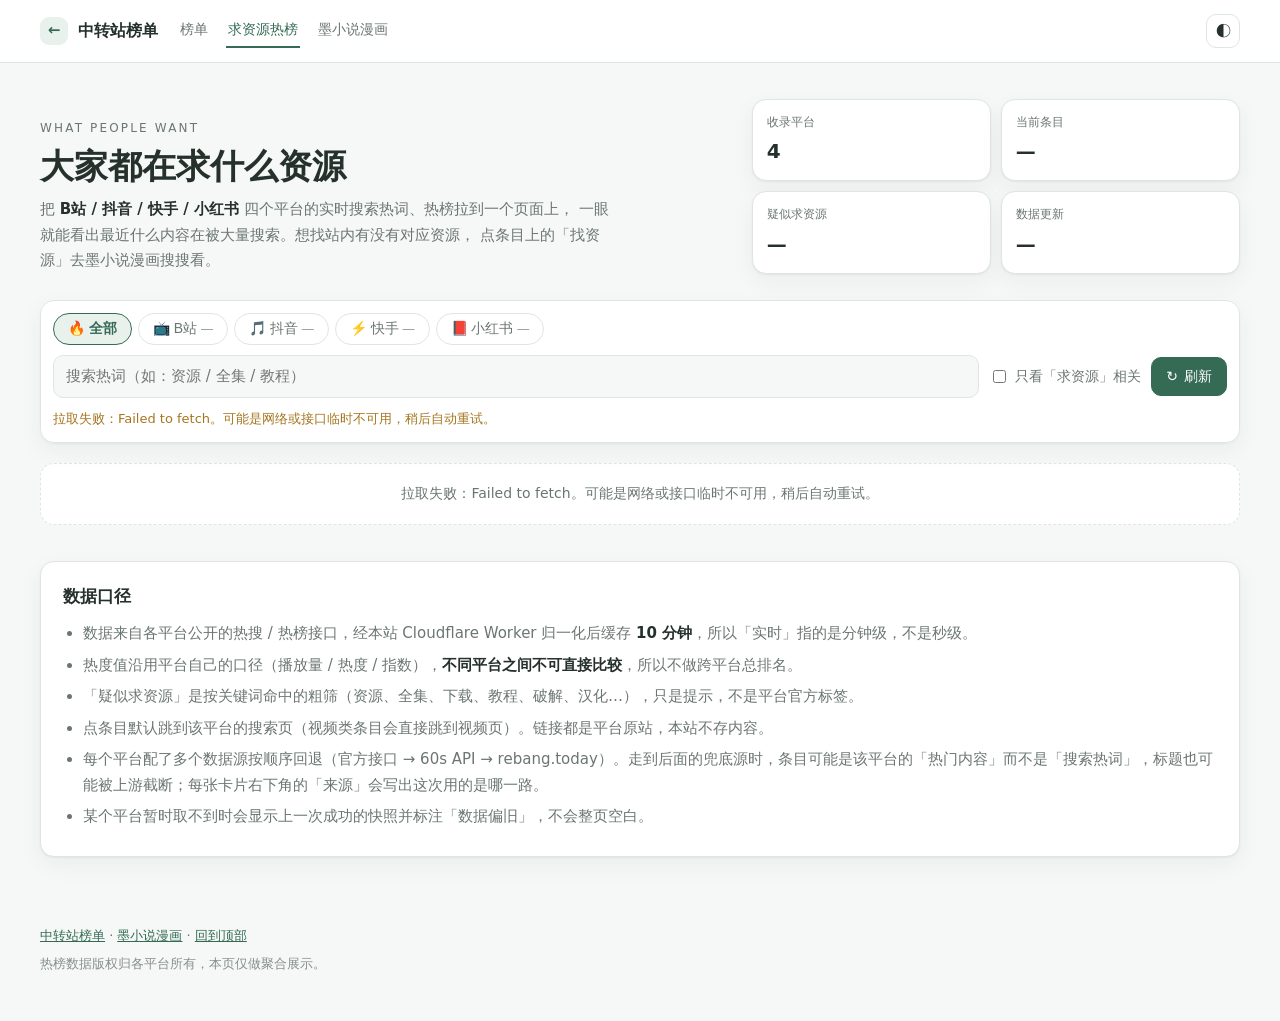
==== qiu/index.html @ 1872887f "feat(qiu): 新增 /qiu 求资源热榜子页面（B站/抖音/快手/小红书实时热词） - 新子页面 qiu/：四个平台热搜/热榜聚合一屏查看，带平台 tab、关键词筛选、   「疑似求资源」粗筛" ====
<!doctype html>
<html lang="zh-CN">
  <head>
    <meta charset="UTF-8" />
    <meta name="viewport" content="width=device-width, initial-scale=1.0" />
    <meta name="robots" content="index,follow,max-image-preview:large" />
    <meta
      name="description"
      content="求资源热榜：实时聚合 B站、抖音、快手、小红书的搜索热词与热榜，看看大家在找什么资源。数据每 10 分钟刷新一次。"
    />
    <title>求资源热榜 · B站 / 抖音 / 快手 / 小红书</title>
    <script src="../config.js?v=20261026a"></script>
    <link rel="stylesheet" href="styles.css?v=20261026a" />
    <script src="app.js?v=20261026a" defer></script>
  </head>
  <body>
    <a class="skip-link" href="#boards">跳到热榜内容</a>

    <header class="site-header" id="top">
      <a class="brand" href="../" aria-label="返回中转站榜单">
        <span class="brand-mark" aria-hidden="true">←</span>
        <span>中转站榜单</span>
      </a>
      <nav class="site-nav" aria-label="页面导航">
        <a href="../">榜单</a>
        <a href="./" aria-current="page">求资源热榜</a>
        <a href="https://xrzka.github.io/mo/">墨小说漫画</a>
      </nav>
      <div class="header-actions">
        <button type="button" class="theme-toggle" data-theme-toggle aria-pressed="false">
          <span aria-hidden="true">◐</span>
          <span class="visually-hidden">切换深浅色主题</span>
        </button>
      </div>
    </header>

    <main>
      <section class="intro" aria-labelledby="page-title">
        <div class="intro-copy">
          <p class="eyebrow">WHAT PEOPLE WANT</p>
          <h1 id="page-title">大家都在求什么资源</h1>
          <p class="intro-text">
            把 <strong>B站 / 抖音 / 快手 / 小红书</strong> 四个平台的实时搜索热词、热榜拉到一个页面上，
            一眼就能看出最近什么内容在被大量搜索。想找站内有没有对应资源，
            点条目上的「找资源」去墨小说漫画搜搜看。
          </p>
        </div>
        <dl class="summary-grid" aria-label="数据概览">
          <div class="summary-cell">
            <dt>收录平台</dt>
            <dd data-summary="platforms">4</dd>
          </div>
          <div class="summary-cell">
            <dt>当前条目</dt>
            <dd data-summary="items">—</dd>
          </div>
          <div class="summary-cell">
            <dt>疑似求资源</dt>
            <dd data-summary="wanted">—</dd>
          </div>
          <div class="summary-cell">
            <dt>数据更新</dt>
            <dd data-summary="fresh">—</dd>
          </div>
        </dl>
      </section>

      <section class="controls" aria-label="筛选与刷新">
        <div class="tabs" role="tablist" aria-label="平台切换" data-tabs></div>

        <div class="control-row">
          <label class="search-field">
            <span class="visually-hidden">搜索关键词</span>
            <input
              type="search"
              id="q"
              placeholder="搜索热词（如：资源 / 全集 / 教程）"
              autocomplete="off"
            />
          </label>

          <label class="switch-field">
            <input type="checkbox" data-want-only />
            <span>只看「求资源」相关</span>
          </label>

          <button type="button" class="refresh-btn" data-refresh>
            <span aria-hidden="true">↻</span>
            <span>刷新</span>
          </button>

          <p class="status" data-status role="status" aria-live="polite"></p>
        </div>
      </section>

      <section class="boards" id="boards" aria-label="热榜列表" data-boards aria-busy="true">
        <p class="placeholder" data-placeholder>正在拉取四个平台的实时热榜…</p>
      </section>

      <section class="about" id="about" aria-labelledby="about-title">
        <h2 id="about-title">数据口径</h2>
        <ul>
          <li>数据来自各平台公开的热搜 / 热榜接口，经本站 Cloudflare Worker 归一化后缓存 <strong>10 分钟</strong>，所以「实时」指的是分钟级，不是秒级。</li>
          <li>热度值沿用平台自己的口径（播放量 / 热度 / 指数），<strong>不同平台之间不可直接比较</strong>，所以不做跨平台总排名。</li>
          <li>「疑似求资源」是按关键词命中的粗筛（资源、全集、下载、教程、破解、汉化…），只是提示，不是平台官方标签。</li>
          <li>点条目默认跳到该平台的搜索页（视频类条目会直接跳到视频页）。链接都是平台原站，本站不存内容。</li>
          <li>每个平台配了多个数据源按顺序回退（官方接口 → 60s API → rebang.today）。走到后面的兜底源时，条目可能是该平台的「热门内容」而不是「搜索热词」，标题也可能被上游截断；每张卡片右下角的「来源」会写出这次用的是哪一路。</li>
          <li>某个平台暂时取不到时会显示上一次成功的快照并标注「数据偏旧」，不会整页空白。</li>
        </ul>
      </section>
    </main>

    <footer class="site-footer">
      <p>
        <a href="../">中转站榜单</a> ·
        <a href="https://xrzka.github.io/mo/">墨小说漫画</a> ·
        <a href="#top">回到顶部</a>
      </p>
      <p class="muted">热榜数据版权归各平台所有，本页仅做聚合展示。</p>
    </footer>
  </body>
</html>
---- qiu/styles.css ----
/* 求资源热榜（/qiu/）—— 沿用第一站的配色与深浅色变量，单独一份样式表，
   不引 styles.css 是为了不和榜单页的选择器互相影响。 */

:root {
  --bg: #f6f8f7;
  --bg-elevated: #ffffff;
  --bg-soft: #eef3f0;
  --text: #26312c;
  --text-muted: #6b7671;
  --border: #dfe5e2;
  --accent: #356b55;
  --accent-soft: #e8f1ec;
  --hot: #c2532f;
  --hot-soft: #fdeee7;
  --warn: #a5761f;
  --warn-soft: #fdf3dd;
  --radius: 14px;
  --shadow: 0 1px 2px rgba(20, 40, 30, 0.06), 0 8px 24px rgba(20, 40, 30, 0.05);
}

[data-theme="dark"] {
  --bg: #151a18;
  --bg-elevated: #1e2523;
  --bg-soft: #262e2b;
  --text: #e6ece9;
  --text-muted: #94a09b;
  --border: #303a36;
  --accent: #6cc39c;
  --accent-soft: #24322c;
  --hot: #f0916a;
  --hot-soft: #35262252;
  --warn: #e2b95f;
  --warn-soft: #352d1c;
  --shadow: 0 1px 2px rgba(0, 0, 0, 0.3), 0 8px 24px rgba(0, 0, 0, 0.25);
}

* { box-sizing: border-box; }

body {
  margin: 0;
  background: var(--bg);
  color: var(--text);
  font: 15px/1.7 system-ui, -apple-system, "Segoe UI", "Microsoft YaHei", sans-serif;
  -webkit-font-smoothing: antialiased;
}

a { color: var(--accent); }

.visually-hidden {
  position: absolute;
  width: 1px; height: 1px;
  margin: -1px; padding: 0;
  overflow: hidden;
  clip: rect(0 0 0 0);
  white-space: nowrap;
  border: 0;
}

.skip-link {
  position: absolute;
  left: -9999px;
  top: 0;
  padding: 10px 16px;
  background: var(--accent);
  color: #fff;
  z-index: 100;
}
.skip-link:focus { left: 8px; top: 8px; }
:focus-visible { outline: 2px solid var(--accent); outline-offset: 2px; }

/* ---------- header ---------- */
.site-header {
  position: sticky;
  top: 0;
  z-index: 20;
  display: flex;
  align-items: center;
  gap: 20px;
  padding: 14px clamp(16px, 4vw, 40px);
  background: color-mix(in srgb, var(--bg-elevated) 88%, transparent);
  backdrop-filter: blur(10px);
  border-bottom: 1px solid var(--border);
}

.brand {
  display: inline-flex;
  align-items: center;
  gap: 10px;
  font-weight: 650;
  font-size: 16px;
  color: var(--text);
  text-decoration: none;
}
.brand-mark {
  display: inline-flex;
  align-items: center;
  justify-content: center;
  width: 28px; height: 28px;
  border-radius: 9px;
  background: var(--accent-soft);
  color: var(--accent);
  font-size: 15px;
}
.site-nav {
  display: flex;
  gap: 16px;
  margin-right: auto;
  font-size: 14px;
}
.site-nav a {
  color: var(--text-muted);
  text-decoration: none;
  padding: 4px 2px;
  border-bottom: 2px solid transparent;
}
.site-nav a:hover { color: var(--text); }
.site-nav a[aria-current="page"] {
  color: var(--accent);
  border-bottom-color: var(--accent);
}
.header-actions { display: flex; gap: 8px; }
.theme-toggle {
  appearance: none;
  border: 1px solid var(--border);
  background: var(--bg-elevated);
  color: var(--text);
  width: 34px; height: 34px;
  border-radius: 10px;
  cursor: pointer;
  font-size: 15px;
}
.theme-toggle:hover { border-color: var(--accent); }

/* ---------- intro ---------- */
main { padding: 0 clamp(16px, 4vw, 40px) 48px; }

.intro {
  display: grid;
  grid-template-columns: minmax(0, 1.4fr) minmax(0, 1fr);
  gap: 28px;
  align-items: end;
  padding: 36px 0 26px;
}
.eyebrow {
  margin: 0 0 6px;
  font-size: 12px;
  letter-spacing: 0.18em;
  color: var(--text-muted);
}
.intro h1 {
  margin: 0 0 10px;
  font-size: clamp(24px, 4vw, 34px);
  line-height: 1.25;
}
.intro-text {
  margin: 0;
  color: var(--text-muted);
  max-width: 60ch;
}
.intro-text strong { color: var(--text); }

.summary-grid {
  display: grid;
  grid-template-columns: repeat(2, minmax(0, 1fr));
  gap: 10px;
  margin: 0;
}
.summary-cell {
  background: var(--bg-elevated);
  border: 1px solid var(--border);
  border-radius: var(--radius);
  padding: 12px 14px;
  box-shadow: var(--shadow);
}
.summary-cell dt { font-size: 12px; color: var(--text-muted); }
.summary-cell dd {
  margin: 2px 0 0;
  font-size: 20px;
  font-weight: 650;
  font-variant-numeric: tabular-nums;
}

/* ---------- controls ---------- */
.controls {
  position: sticky;
  top: 62px;
  z-index: 15;
  margin-bottom: 20px;
  padding: 12px;
  background: color-mix(in srgb, var(--bg-elevated) 92%, transparent);
  backdrop-filter: blur(8px);
  border: 1px solid var(--border);
  border-radius: var(--radius);
  box-shadow: var(--shadow);
}

.tabs {
  display: flex;
  flex-wrap: wrap;
  gap: 6px;
  margin-bottom: 10px;
}
.tab-btn {
  appearance: none;
  border: 1px solid var(--border);
  background: var(--bg-elevated);
  color: var(--text-muted);
  border-radius: 999px;
  padding: 6px 14px;
  font-size: 14px;
  cursor: pointer;
}
.tab-btn:hover { color: var(--text); border-color: var(--accent); }
.tab-btn[aria-selected="true"] {
  background: var(--accent-soft);
  border-color: var(--accent);
  color: var(--accent);
  font-weight: 600;
}
.tab-count {
  font-size: 12px;
  opacity: 0.75;
  font-variant-numeric: tabular-nums;
}

.control-row {
  display: flex;
  flex-wrap: wrap;
  align-items: center;
  gap: 10px;
}
.search-field { flex: 1 1 260px; }
.search-field input {
  width: 100%;
  padding: 8px 12px;
  border: 1px solid var(--border);
  border-radius: 10px;
  background: var(--bg);
  color: var(--text);
  font: inherit;
}
.switch-field {
  display: inline-flex;
  align-items: center;
  gap: 6px;
  font-size: 14px;
  color: var(--text-muted);
  cursor: pointer;
  white-space: nowrap;
}
.switch-field input { accent-color: var(--accent); }
.refresh-btn {
  appearance: none;
  display: inline-flex;
  align-items: center;
  gap: 6px;
  border: 1px solid var(--accent);
  background: var(--accent);
  color: #fff;
  border-radius: 10px;
  padding: 7px 14px;
  font: inherit;
  font-size: 14px;
  cursor: pointer;
}
.refresh-btn[disabled] { opacity: 0.6; cursor: progress; }
.status {
  margin: 0;
  flex: 1 1 100%;
  font-size: 13px;
  color: var(--text-muted);
}
.status[data-tone="warn"] { color: var(--warn); }

/* ---------- boards ---------- */
.boards {
  display: grid;
  grid-template-columns: repeat(auto-fit, minmax(300px, 1fr));
  gap: 16px;
  align-items: start;
}
.boards[data-single="true"] { grid-template-columns: minmax(0, 1fr); }

.board {
  background: var(--bg-elevated);
  border: 1px solid var(--border);
  border-radius: var(--radius);
  box-shadow: var(--shadow);
  overflow: hidden;
}
.board-head {
  display: flex;
  align-items: center;
  gap: 8px;
  padding: 12px 14px;
  border-bottom: 1px solid var(--border);
  background: var(--bg-soft);
}
.board-title { font-weight: 650; font-size: 15px; }
.board-badge {
  font-size: 12px;
  padding: 1px 8px;
  border-radius: 999px;
  background: var(--accent-soft);
  color: var(--accent);
}
.board-badge[data-tone="warn"] { background: var(--warn-soft); color: var(--warn); }
.board-meta {
  margin-left: auto;
  font-size: 12px;
  color: var(--text-muted);
  text-align: right;
  line-height: 1.4;
}
.board-list {
  list-style: none;
  margin: 0;
  padding: 6px 8px 10px;
}
.item {
  display: grid;
  grid-template-columns: 26px minmax(0, 1fr);
  gap: 8px;
  align-items: start;
  padding: 7px 6px;
  border-radius: 10px;
}
.item:hover { background: var(--bg-soft); }
.item-rank {
  display: inline-flex;
  align-items: center;
  justify-content: center;
  min-width: 22px; height: 22px;
  border-radius: 7px;
  font-size: 12px;
  font-weight: 650;
  font-variant-numeric: tabular-nums;
  background: var(--bg-soft);
  color: var(--text-muted);
}
.item[data-top="1"] .item-rank { background: #d9483b; color: #fff; }
.item[data-top="2"] .item-rank { background: #e08a2f; color: #fff; }
.item[data-top="3"] .item-rank { background: #c8a63c; color: #fff; }
.item-body { min-width: 0; }
.item-title {
  display: block;
  color: var(--text);
  text-decoration: none;
  font-size: 14px;
  line-height: 1.5;
  word-break: break-word;
}
.item-title:hover { color: var(--accent); text-decoration: underline; }
.item-foot {
  display: flex;
  flex-wrap: wrap;
  align-items: center;
  gap: 8px;
  margin-top: 3px;
  font-size: 12px;
  color: var(--text-muted);
}
.item-hot { font-variant-numeric: tabular-nums; }
.want-flag {
  display: inline-flex;
  align-items: center;
  gap: 3px;
  padding: 0 6px;
  border-radius: 999px;
  background: var(--hot-soft);
  color: var(--hot);
  font-size: 11px;
}
.mini-btn {
  appearance: none;
  border: 1px solid var(--border);
  background: var(--bg-elevated);
  color: var(--text-muted);
  border-radius: 999px;
  padding: 0 8px;
  font-size: 12px;
  line-height: 18px;
  cursor: pointer;
  text-decoration: none;
}
.mini-btn:hover { color: var(--accent); border-color: var(--accent); }

.board-empty, .placeholder {
  margin: 0;
  padding: 18px 14px;
  color: var(--text-muted);
  font-size: 14px;
}
.placeholder {
  grid-column: 1 / -1;
  text-align: center;
  background: var(--bg-elevated);
  border: 1px dashed var(--border);
  border-radius: var(--radius);
}

/* ---------- about / footer ---------- */
.about {
  margin-top: 36px;
  padding: 20px 22px;
  background: var(--bg-elevated);
  border: 1px solid var(--border);
  border-radius: var(--radius);
  box-shadow: var(--shadow);
}
.about h2 { margin: 0 0 10px; font-size: 17px; }
.about ul { margin: 0; padding-left: 20px; color: var(--text-muted); }
.about li { margin-bottom: 6px; }
.about strong { color: var(--text); }

.site-footer {
  padding: 20px clamp(16px, 4vw, 40px) 40px;
  color: var(--text-muted);
  font-size: 13px;
}
.site-footer p { margin: 0 0 6px; }
.site-footer .muted { opacity: 0.8; }

@media (max-width: 760px) {
  .intro { grid-template-columns: minmax(0, 1fr); }
  .controls { top: 58px; }
  .site-nav { gap: 10px; font-size: 13px; }
  .site-nav a:nth-child(3) { display: none; }
}
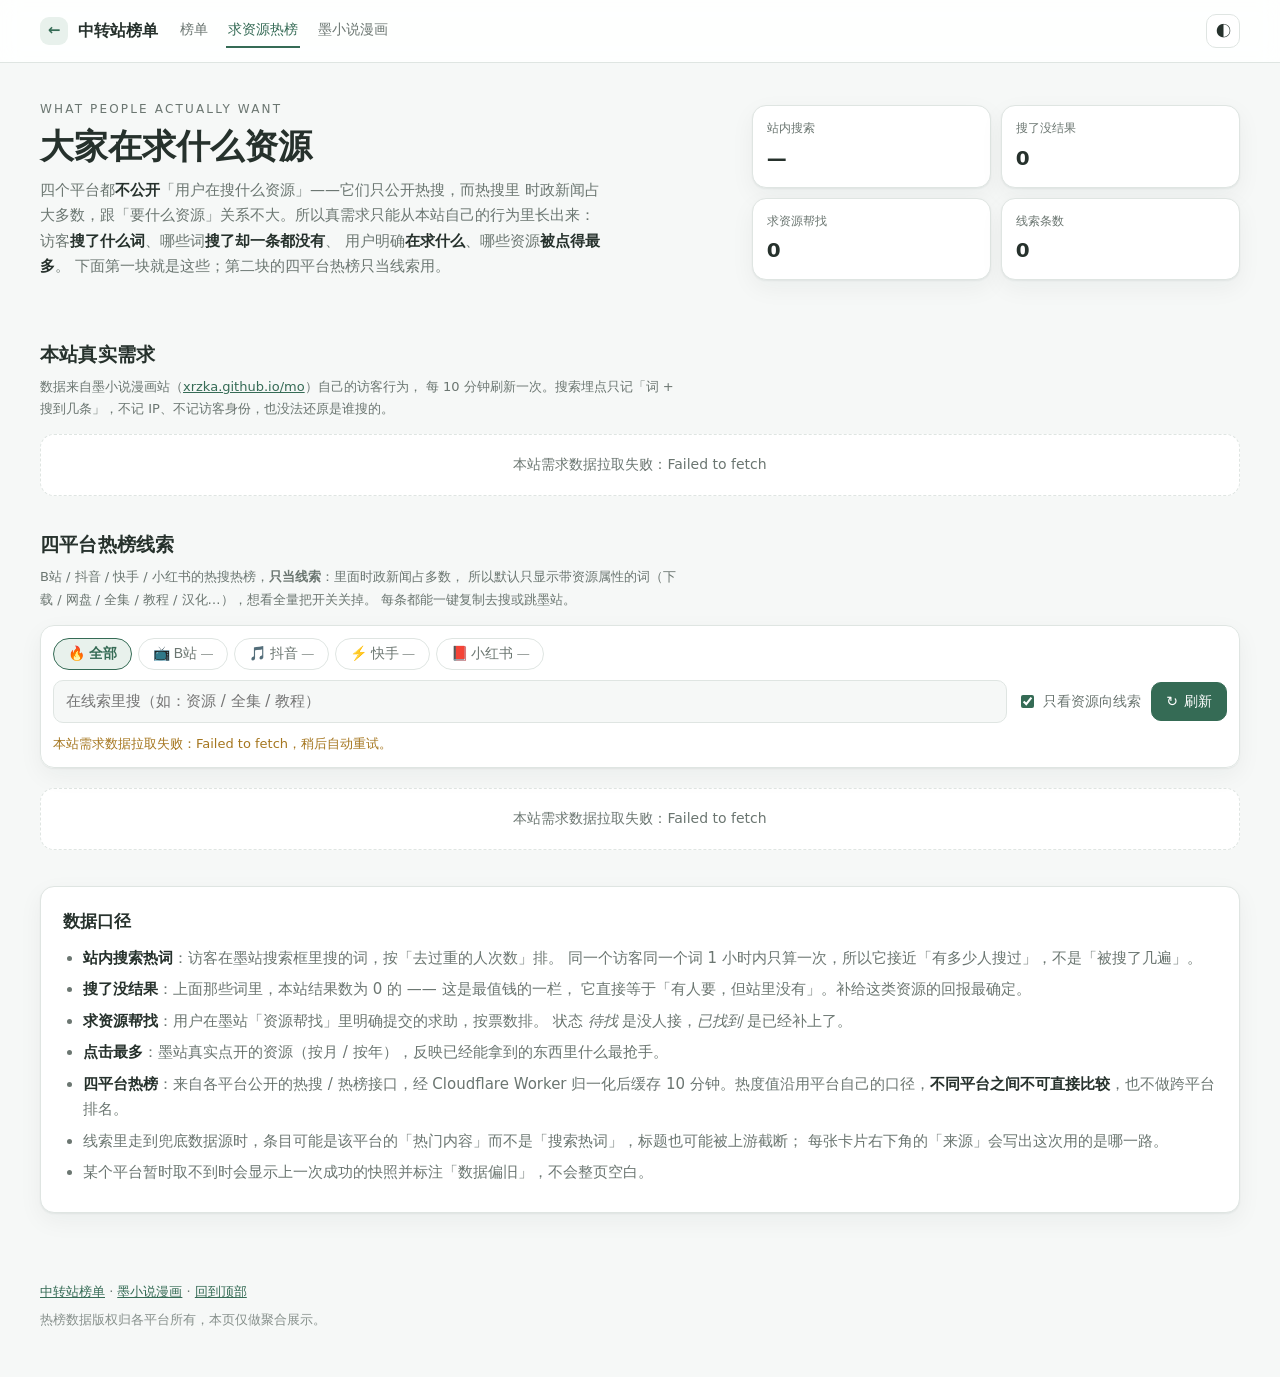
==== commit 1178ebdc: "feat(qiu): 改成本站真实需求看板，四平台热搜降级成线索 上一版只聚合四个平台的热搜，实际没用：热搜里时政新闻占多数，跟「要什么资源」无关， 而且四个平台都不公开搜索词（试过网盘搜索站、聚合站" ====
--- a/qiu/index.html
+++ b/qiu/index.html
@@ -6,15 +6,15 @@
     <meta name="robots" content="index,follow,max-image-preview:large" />
     <meta
       name="description"
-      content="求资源热榜：实时聚合 B站、抖音、快手、小红书的搜索热词与热榜，看看大家在找什么资源。数据每 10 分钟刷新一次。"
+      content="求资源需求看板：本站真实搜索词、搜了没结果的缺口、用户在求的资源，外加 B站/抖音/快手/小红书的热榜线索。"
     />
-    <title>求资源热榜 · B站 / 抖音 / 快手 / 小红书</title>
-    <script src="../config.js?v=20261026a"></script>
-    <link rel="stylesheet" href="styles.css?v=20261026a" />
-    <script src="app.js?v=20261026a" defer></script>
+    <title>求资源需求看板 · 本站真实搜索 + 四平台线索</title>
+    <script src="../config.js?v=20261026c"></script>
+    <link rel="stylesheet" href="styles.css?v=20261026c" />
+    <script src="app.js?v=20261026c" defer></script>
   </head>
   <body>
-    <a class="skip-link" href="#boards">跳到热榜内容</a>
+    <a class="skip-link" href="#demand">跳到需求数据</a>
 
     <header class="site-header" id="top">
       <a class="brand" href="../" aria-label="返回中转站榜单">
@@ -37,75 +37,121 @@
     <main>
       <section class="intro" aria-labelledby="page-title">
         <div class="intro-copy">
-          <p class="eyebrow">WHAT PEOPLE WANT</p>
-          <h1 id="page-title">大家都在求什么资源</h1>
+          <p class="eyebrow">WHAT PEOPLE ACTUALLY WANT</p>
+          <h1 id="page-title">大家在求什么资源</h1>
           <p class="intro-text">
-            把 <strong>B站 / 抖音 / 快手 / 小红书</strong> 四个平台的实时搜索热词、热榜拉到一个页面上，
-            一眼就能看出最近什么内容在被大量搜索。想找站内有没有对应资源，
-            点条目上的「找资源」去墨小说漫画搜搜看。
+            四个平台都<strong>不公开</strong>「用户在搜什么资源」——它们只公开热搜，而热搜里
+            时政新闻占大多数，跟「要什么资源」关系不大。所以真需求只能从本站自己的行为里长出来：
+            访客<strong>搜了什么词</strong>、哪些词<strong>搜了却一条都没有</strong>、
+            用户明确<strong>在求什么</strong>、哪些资源<strong>被点得最多</strong>。
+            下面第一块就是这些；第二块的四平台热榜只当线索用。
           </p>
         </div>
         <dl class="summary-grid" aria-label="数据概览">
           <div class="summary-cell">
-            <dt>收录平台</dt>
-            <dd data-summary="platforms">4</dd>
+            <dt>站内搜索</dt>
+            <dd data-summary="searches">—</dd>
           </div>
           <div class="summary-cell">
-            <dt>当前条目</dt>
-            <dd data-summary="items">—</dd>
+            <dt>搜了没结果</dt>
+            <dd data-summary="gaps">—</dd>
           </div>
           <div class="summary-cell">
-            <dt>疑似求资源</dt>
+            <dt>求资源帮找</dt>
             <dd data-summary="wanted">—</dd>
           </div>
           <div class="summary-cell">
-            <dt>数据更新</dt>
-            <dd data-summary="fresh">—</dd>
+            <dt>线索条数</dt>
+            <dd data-summary="clues">—</dd>
           </div>
         </dl>
       </section>
 
-      <section class="controls" aria-label="筛选与刷新">
-        <div class="tabs" role="tablist" aria-label="平台切换" data-tabs></div>
-
-        <div class="control-row">
-          <label class="search-field">
-            <span class="visually-hidden">搜索关键词</span>
-            <input
-              type="search"
-              id="q"
-              placeholder="搜索热词（如：资源 / 全集 / 教程）"
-              autocomplete="off"
-            />
-          </label>
-
-          <label class="switch-field">
-            <input type="checkbox" data-want-only />
-            <span>只看「求资源」相关</span>
-          </label>
-
-          <button type="button" class="refresh-btn" data-refresh>
-            <span aria-hidden="true">↻</span>
-            <span>刷新</span>
-          </button>
-
-          <p class="status" data-status role="status" aria-live="polite"></p>
+      <section class="demand" id="demand" aria-labelledby="demand-title">
+        <div class="section-head">
+          <h2 id="demand-title">本站真实需求</h2>
+          <p class="section-note">
+            数据来自墨小说漫画站（<a href="https://xrzka.github.io/mo/">xrzka.github.io/mo</a>）自己的访客行为，
+            每 10 分钟刷新一次。搜索埋点只记「词 + 搜到几条」，不记 IP、不记访客身份，也没法还原是谁搜的。
+          </p>
+        </div>
+        <div class="demand-grid" data-demand aria-busy="true">
+          <p class="placeholder">正在读取本站需求数据…</p>
         </div>
       </section>
 
-      <section class="boards" id="boards" aria-label="热榜列表" data-boards aria-busy="true">
-        <p class="placeholder" data-placeholder>正在拉取四个平台的实时热榜…</p>
+      <section class="clues" id="clues" aria-labelledby="clues-title">
+        <div class="section-head">
+          <h2 id="clues-title">四平台热榜线索</h2>
+          <p class="section-note">
+            B站 / 抖音 / 快手 / 小红书的热搜热榜，<strong>只当线索</strong>：里面时政新闻占多数，
+            所以默认只显示带资源属性的词（下载 / 网盘 / 全集 / 教程 / 汉化…），想看全量把开关关掉。
+            每条都能一键复制去搜或跳墨站。
+          </p>
+        </div>
+
+        <div class="controls" aria-label="筛选与刷新">
+          <div class="tabs" role="tablist" aria-label="平台切换" data-tabs></div>
+
+          <div class="control-row">
+            <label class="search-field">
+              <span class="visually-hidden">搜索线索关键词</span>
+              <input
+                type="search"
+                id="q"
+                placeholder="在线索里搜（如：资源 / 全集 / 教程）"
+                autocomplete="off"
+              />
+            </label>
+
+            <label class="switch-field">
+              <input type="checkbox" data-want-only checked />
+              <span>只看资源向线索</span>
+            </label>
+
+            <button type="button" class="refresh-btn" data-refresh>
+              <span aria-hidden="true">↻</span>
+              <span>刷新</span>
+            </button>
+
+            <p class="status" data-status role="status" aria-live="polite"></p>
+          </div>
+        </div>
+
+        <div class="boards" id="boards" aria-label="热榜列表" data-boards aria-busy="true">
+          <p class="placeholder" data-placeholder>正在拉取四个平台的实时热榜…</p>
+        </div>
       </section>
 
       <section class="about" id="about" aria-labelledby="about-title">
         <h2 id="about-title">数据口径</h2>
         <ul>
-          <li>数据来自各平台公开的热搜 / 热榜接口，经本站 Cloudflare Worker 归一化后缓存 <strong>10 分钟</strong>，所以「实时」指的是分钟级，不是秒级。</li>
-          <li>热度值沿用平台自己的口径（播放量 / 热度 / 指数），<strong>不同平台之间不可直接比较</strong>，所以不做跨平台总排名。</li>
-          <li>「疑似求资源」是按关键词命中的粗筛（资源、全集、下载、教程、破解、汉化…），只是提示，不是平台官方标签。</li>
-          <li>点条目默认跳到该平台的搜索页（视频类条目会直接跳到视频页）。链接都是平台原站，本站不存内容。</li>
-          <li>每个平台配了多个数据源按顺序回退（官方接口 → 60s API → rebang.today）。走到后面的兜底源时，条目可能是该平台的「热门内容」而不是「搜索热词」，标题也可能被上游截断；每张卡片右下角的「来源」会写出这次用的是哪一路。</li>
-          <li>某个平台暂时取不到时会显示上一次成功的快照并标注「数据偏旧」，不会整页空白。</li>
+          <li>
+            <strong>站内搜索热词</strong>：访客在墨站搜索框里搜的词，按「去过重的人次数」排。
+            同一个访客同一个词 1 小时内只算一次，所以它接近「有多少人搜过」，不是「被搜了几遍」。
+          </li>
+          <li>
+            <strong>搜了没结果</strong>：上面那些词里，本站结果数为 0 的 —— 这是最值钱的一栏，
+            它直接等于「有人要，但站里没有」。补给这类资源的回报最确定。
+          </li>
+          <li>
+            <strong>求资源帮找</strong>：用户在墨站「资源帮找」里明确提交的求助，按票数排。
+            状态 <em>待找</em> 是没人接，<em>已找到</em> 是已经补上了。
+          </li>
+          <li>
+            <strong>点击最多</strong>：墨站真实点开的资源（按月 / 按年），反映已经能拿到的东西里什么最抢手。
+          </li>
+          <li>
+            <strong>四平台热榜</strong>：来自各平台公开的热搜 / 热榜接口，经 Cloudflare Worker 归一化后缓存
+            10 分钟。热度值沿用平台自己的口径，<strong>不同平台之间不可直接比较</strong>，也不做跨平台排名。
+          </li>
+          <li>
+            线索里走到兜底数据源时，条目可能是该平台的「热门内容」而不是「搜索热词」，标题也可能被上游截断；
+            每张卡片右下角的「来源」会写出这次用的是哪一路。
+          </li>
+          <li>
+            某个平台暂时取不到时会显示上一次成功的快照并标注「数据偏旧」，不会整页空白。
+          </li>
         </ul>
       </section>
     </main>
--- a/qiu/styles.css
+++ b/qiu/styles.css
@@ -399,6 +399,109 @@
   border-radius: var(--radius);
 }
 
+/* ---------- 区块标题（真实需求 / 平台线索） ---------- */
+.section-head {
+  margin: 32px 0 14px;
+}
+.section-head h2 {
+  margin: 0 0 6px;
+  font-size: 19px;
+  letter-spacing: 0.2px;
+}
+.section-note {
+  margin: 0;
+  max-width: 78ch;
+  font-size: 13px;
+  color: var(--text-muted);
+}
+.section-note a { color: var(--accent); }
+
+/* ---------- 本站真实需求 ---------- */
+.demand-grid {
+  display: grid;
+  grid-template-columns: repeat(auto-fit, minmax(320px, 1fr));
+  gap: 16px;
+  align-items: start;
+}
+.demand-card .board-head { flex-wrap: wrap; }
+.board-note {
+  margin: 0;
+  padding: 10px 14px 0;
+  font-size: 12px;
+  line-height: 1.6;
+  color: var(--text-muted);
+}
+.board-badge[data-tone="ok"] { background: var(--accent-soft); color: var(--accent); }
+
+/* 词条行（站内搜索热词 / 缺口） */
+.term-list { padding-top: 8px; }
+.term {
+  display: flex;
+  align-items: center;
+  gap: 10px;
+  padding: 8px 6px;
+  border-bottom: 1px dashed var(--border);
+}
+.term:last-child { border-bottom: 0; }
+.term[data-gap="1"] .term-text { color: var(--hot); }
+.term-main { min-width: 0; flex: 1 1 auto; display: flex; flex-direction: column; }
+.term-text {
+  font-weight: 600;
+  word-break: break-all;
+}
+.term-meta { font-size: 12px; color: var(--text-muted); }
+.term-actions { display: flex; gap: 6px; flex: 0 0 auto; }
+
+/* 帮找榜 */
+.want-list { padding-top: 8px; }
+.want {
+  display: flex;
+  align-items: flex-start;
+  gap: 10px;
+  padding: 9px 6px;
+  border-bottom: 1px dashed var(--border);
+}
+.want:last-child { border-bottom: 0; }
+.want-votes {
+  flex: 0 0 auto;
+  min-width: 44px;
+  text-align: center;
+  font-size: 12px;
+  padding: 2px 6px;
+  border-radius: 999px;
+  background: var(--accent-soft);
+  color: var(--accent);
+}
+.want-main { min-width: 0; flex: 1 1 auto; display: flex; flex-direction: column; gap: 2px; }
+.want-title { font-weight: 600; word-break: break-word; }
+.want-note, .want-reply { font-size: 12px; color: var(--text-muted); word-break: break-word; }
+
+/* 点击榜 */
+.click-list { padding-top: 8px; }
+.click {
+  display: flex;
+  align-items: baseline;
+  gap: 8px;
+  padding: 7px 6px;
+  border-bottom: 1px dashed var(--border);
+}
+.click:last-child { border-bottom: 0; }
+.click-name { flex: 1 1 auto; min-width: 0; word-break: break-word; }
+.click-sec {
+  flex: 0 0 auto;
+  font-size: 12px;
+  color: var(--text-muted);
+  border: 1px solid var(--border);
+  border-radius: 999px;
+  padding: 0 7px;
+}
+.click-n {
+  flex: 0 0 auto;
+  font-size: 12px;
+  color: var(--text-muted);
+  font-variant-numeric: tabular-nums;
+}
+
 /* ---------- about / footer ---------- */
 .about {
   margin-top: 36px;
@@ -426,4 +529,8 @@
   .controls { top: 58px; }
   .site-nav { gap: 10px; font-size: 13px; }
   .site-nav a:nth-child(3) { display: none; }
-}
+  .section-head { margin-top: 24px; }
+  .term { flex-wrap: wrap; }
+  .term-actions { width: 100%; justify-content: flex-end; }
+  .demand-grid { grid-template-columns: minmax(0, 1fr); }
+}
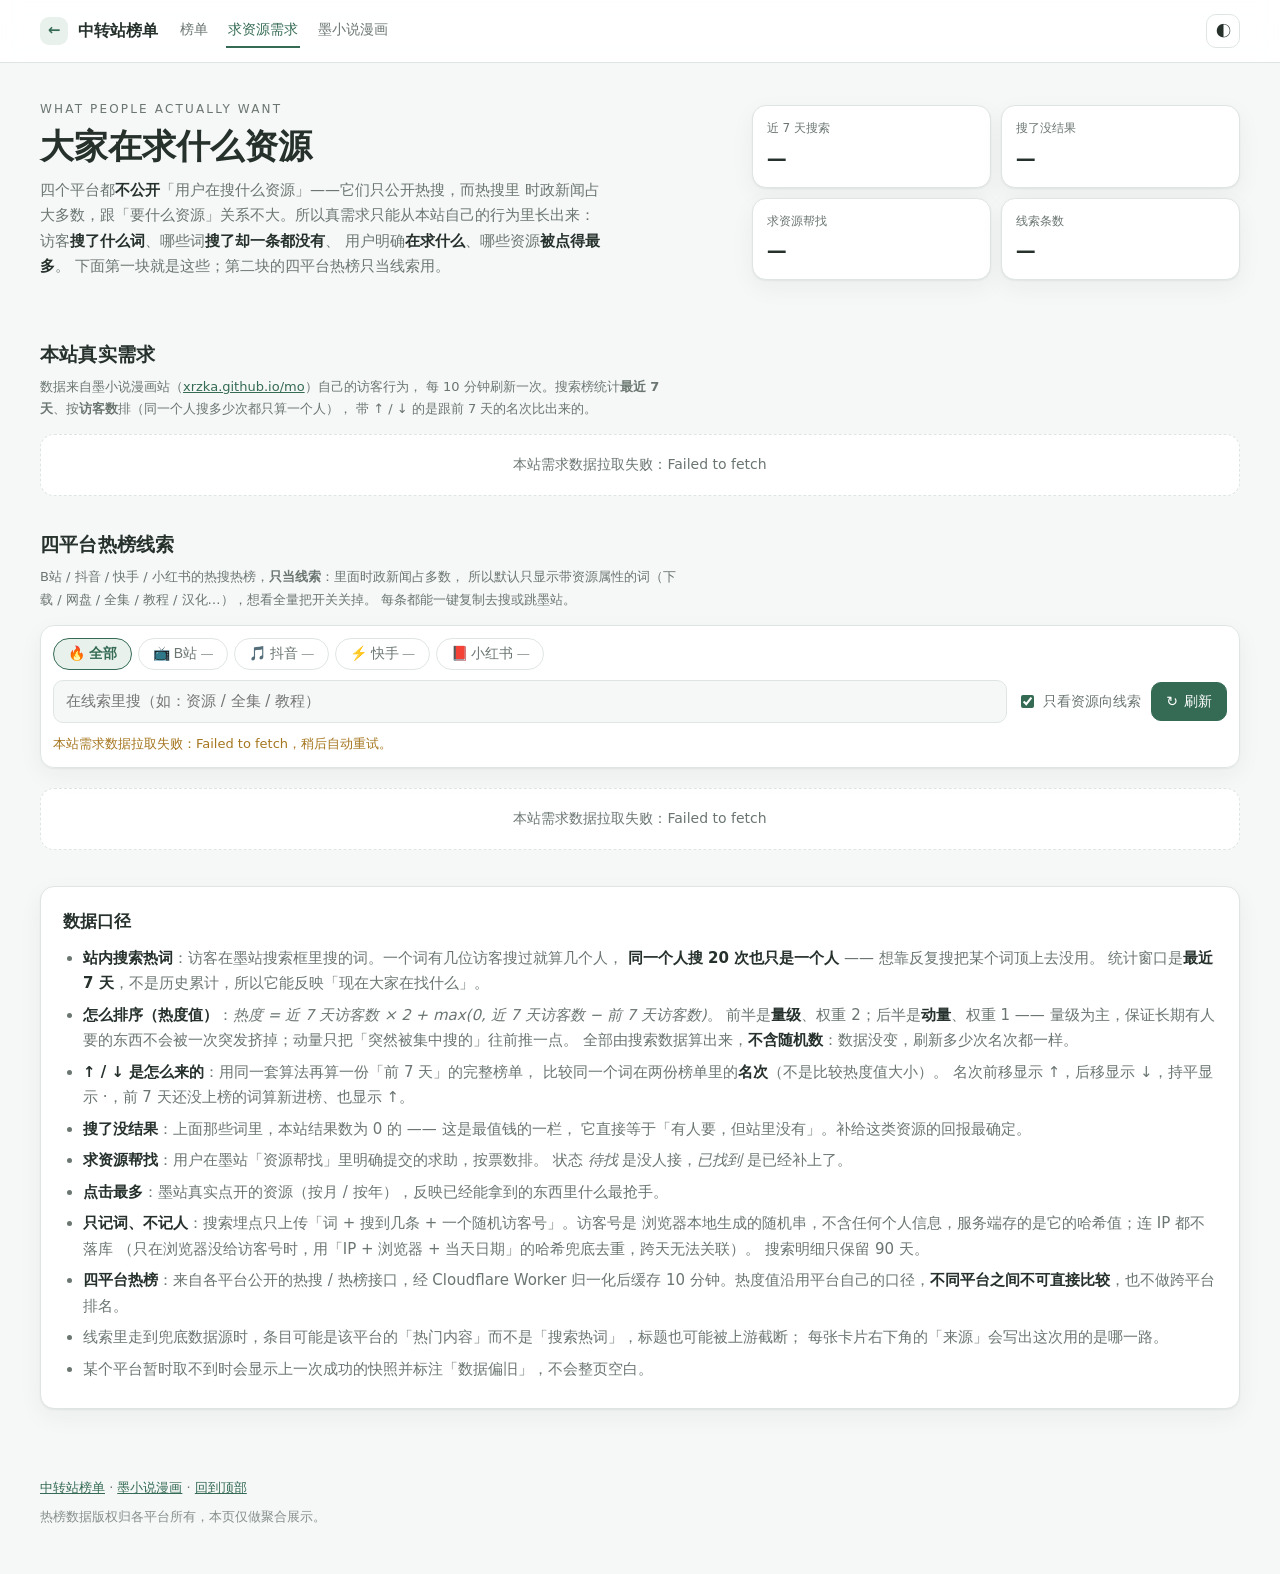
==== commit bd458303: "﻿feat(qiu): 搜索榜按访客数与趋势展示，口径写进「数据口径」 - 词条行改成「近 7 天 N 位访客 · N 位搜了没结果 · 上次结果 K」+ ↑ ↓ · 趋势箭头 - 概览格与卡片角标统" ====
--- a/qiu/index.html
+++ b/qiu/index.html
@@ -9,9 +9,9 @@
       content="求资源需求看板：本站真实搜索词、搜了没结果的缺口、用户在求的资源，外加 B站/抖音/快手/小红书的热榜线索。"
     />
     <title>求资源需求看板 · 本站真实搜索 + 四平台线索</title>
-    <script src="../config.js?v=20261026c"></script>
-    <link rel="stylesheet" href="styles.css?v=20261026c" />
-    <script src="app.js?v=20261026c" defer></script>
+    <script src="../config.js?v=20261029a"></script>
+    <link rel="stylesheet" href="styles.css?v=20261029a" />
+    <script src="app.js?v=20261029a" defer></script>
   </head>
   <body>
     <a class="skip-link" href="#demand">跳到需求数据</a>
@@ -23,7 +23,7 @@
       </a>
       <nav class="site-nav" aria-label="页面导航">
         <a href="../">榜单</a>
-        <a href="./" aria-current="page">求资源热榜</a>
+        <a href="./" aria-current="page">求资源需求</a>
         <a href="https://xrzka.github.io/mo/">墨小说漫画</a>
       </nav>
       <div class="header-actions">
@@ -49,7 +49,7 @@
         </div>
         <dl class="summary-grid" aria-label="数据概览">
           <div class="summary-cell">
-            <dt>站内搜索</dt>
+            <dt>近 7 天搜索</dt>
             <dd data-summary="searches">—</dd>
           </div>
           <div class="summary-cell">
@@ -72,7 +72,8 @@
           <h2 id="demand-title">本站真实需求</h2>
           <p class="section-note">
             数据来自墨小说漫画站（<a href="https://xrzka.github.io/mo/">xrzka.github.io/mo</a>）自己的访客行为，
-            每 10 分钟刷新一次。搜索埋点只记「词 + 搜到几条」，不记 IP、不记访客身份，也没法还原是谁搜的。
+            每 10 分钟刷新一次。搜索榜统计<strong>最近 7 天</strong>、按<strong>访客数</strong>排（同一个人搜多少次都只算一个人），
+            带 ↑ / ↓ 的是跟前 7 天的名次比出来的。
           </p>
         </div>
         <div class="demand-grid" data-demand aria-busy="true">
@@ -127,8 +128,20 @@
         <h2 id="about-title">数据口径</h2>
         <ul>
           <li>
-            <strong>站内搜索热词</strong>：访客在墨站搜索框里搜的词，按「去过重的人次数」排。
-            同一个访客同一个词 1 小时内只算一次，所以它接近「有多少人搜过」，不是「被搜了几遍」。
+            <strong>站内搜索热词</strong>：访客在墨站搜索框里搜的词。一个词有几位访客搜过就算几个人，
+            <strong>同一个人搜 20 次也只是一个人</strong> —— 想靠反复搜把某个词顶上去没用。
+            统计窗口是<strong>最近 7 天</strong>，不是历史累计，所以它能反映「现在大家在找什么」。
+          </li>
+          <li>
+            <strong>怎么排序（热度值）</strong>：<em>热度 = 近 7 天访客数 × 2 + max(0, 近 7 天访客数 − 前 7 天访客数)</em>。
+            前半是<strong>量级</strong>、权重 2；后半是<strong>动量</strong>、权重 1 ——
+            量级为主，保证长期有人要的东西不会被一次突发挤掉；动量只把「突然被集中搜的」往前推一点。
+            全部由搜索数据算出来，<strong>不含随机数</strong>：数据没变，刷新多少次名次都一样。
+          </li>
+          <li>
+            <strong>↑ / ↓ 是怎么来的</strong>：用同一套算法再算一份「前 7 天」的完整榜单，
+            比较同一个词在两份榜单里的<strong>名次</strong>（不是比较热度值大小）。
+            名次前移显示 ↑，后移显示 ↓，持平显示 ·，前 7 天还没上榜的词算新进榜、也显示 ↑。
           </li>
           <li>
             <strong>搜了没结果</strong>：上面那些词里，本站结果数为 0 的 —— 这是最值钱的一栏，
@@ -140,6 +153,12 @@
           </li>
           <li>
             <strong>点击最多</strong>：墨站真实点开的资源（按月 / 按年），反映已经能拿到的东西里什么最抢手。
+          </li>
+          <li>
+            <strong>只记词、不记人</strong>：搜索埋点只上传「词 + 搜到几条 + 一个随机访客号」。访客号是
+            浏览器本地生成的随机串，不含任何个人信息，服务端存的是它的哈希值；连 IP 都不落库
+            （只在浏览器没给访客号时，用「IP + 浏览器 + 当天日期」的哈希兜底去重，跨天无法关联）。
+            搜索明细只保留 90 天。
           </li>
           <li>
             <strong>四平台热榜</strong>：来自各平台公开的热搜 / 热榜接口，经 Cloudflare Worker 归一化后缓存
--- a/qiu/styles.css
+++ b/qiu/styles.css
@@ -445,6 +445,21 @@
 .term:last-child { border-bottom: 0; }
 .term[data-gap="1"] .term-text { color: var(--hot); }
 .term-main { min-width: 0; flex: 1 1 auto; display: flex; flex-direction: column; }
+/* 趋势箭头和词在同一行，箭头不占太多宽度，别把长词挤换行 */
+.term-line { display: flex; align-items: baseline; gap: 6px; min-width: 0; }
+.term-trend {
+  flex: 0 0 auto;
+  width: 12px;
+  font-size: 13px;
+  font-weight: 700;
+  line-height: 1;
+  text-align: center;
+  cursor: help;
+}
+/* 上升 / 下降 / 持平三态：只靠颜色区分不够，形状本身就不同（↑ ↓ ·），色盲也分得出 */
+.term-trend[data-trend="up"] { color: var(--hot); }
+.term-trend[data-trend="down"] { color: var(--accent); }
+.term-trend[data-trend="stable"] { color: var(--text-muted); opacity: 0.55; }
 .term-text {
   font-weight: 600;
   word-break: break-all;
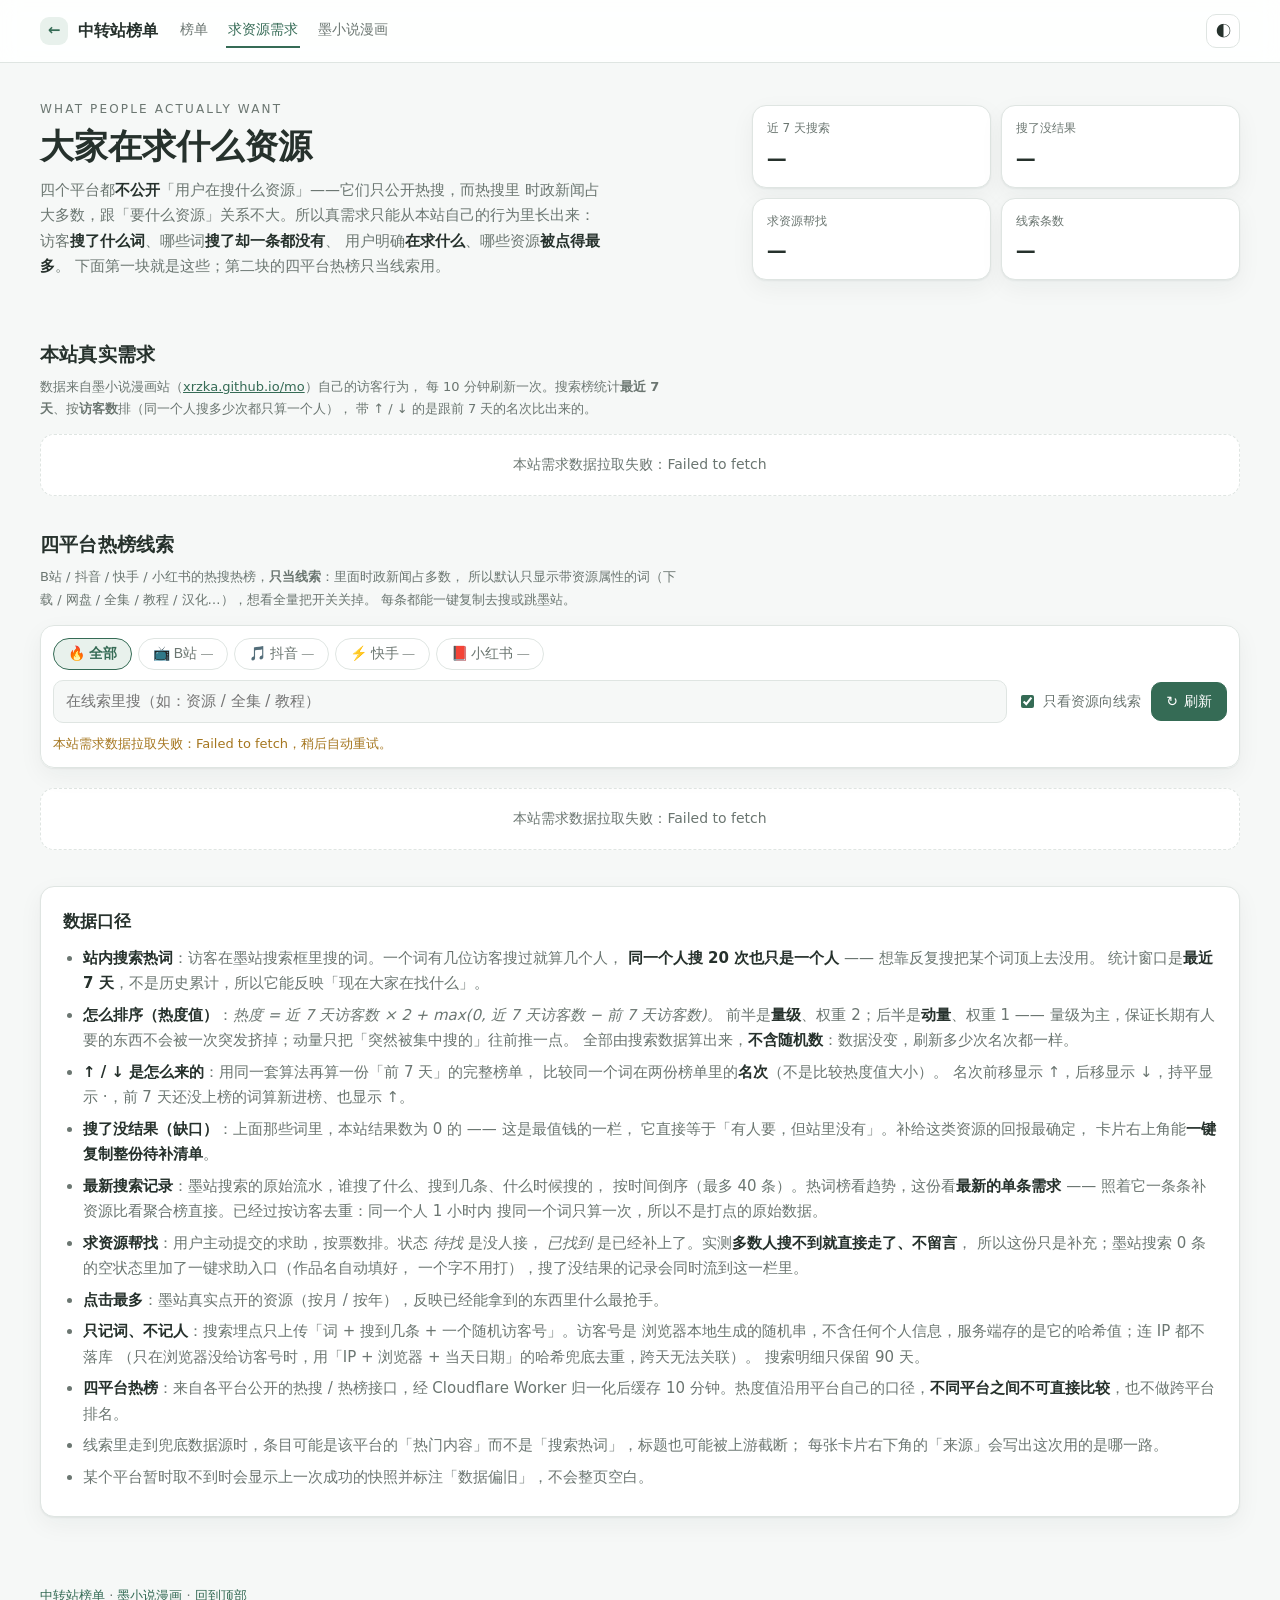
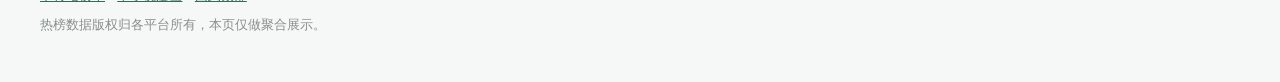
==== commit 39294d7c: "feat(qiu): 新增「最新搜索记录」流水卡；缺口卡一键复制待补清单；帮找降位 - 需求区改 5 张卡：缺口（带一键复制待补清单）→ 热词 → 最新搜索记录（原始   流水，词+结果数+相对时间，" ====
--- a/qiu/index.html
+++ b/qiu/index.html
@@ -9,9 +9,9 @@
       content="求资源需求看板：本站真实搜索词、搜了没结果的缺口、用户在求的资源，外加 B站/抖音/快手/小红书的热榜线索。"
     />
     <title>求资源需求看板 · 本站真实搜索 + 四平台线索</title>
-    <script src="../config.js?v=20261029a"></script>
-    <link rel="stylesheet" href="styles.css?v=20261029a" />
-    <script src="app.js?v=20261029a" defer></script>
+    <script src="../config.js?v=20261029b"></script>
+    <link rel="stylesheet" href="styles.css?v=20261029b" />
+    <script src="app.js?v=20261029b" defer></script>
   </head>
   <body>
     <a class="skip-link" href="#demand">跳到需求数据</a>
@@ -144,12 +144,21 @@
             名次前移显示 ↑，后移显示 ↓，持平显示 ·，前 7 天还没上榜的词算新进榜、也显示 ↑。
           </li>
           <li>
-            <strong>搜了没结果</strong>：上面那些词里，本站结果数为 0 的 —— 这是最值钱的一栏，
-            它直接等于「有人要，但站里没有」。补给这类资源的回报最确定。
+            <strong>搜了没结果（缺口）</strong>：上面那些词里，本站结果数为 0 的 —— 这是最值钱的一栏，
+            它直接等于「有人要，但站里没有」。补给这类资源的回报最确定，
+            卡片右上角能<strong>一键复制整份待补清单</strong>。
           </li>
           <li>
-            <strong>求资源帮找</strong>：用户在墨站「资源帮找」里明确提交的求助，按票数排。
-            状态 <em>待找</em> 是没人接，<em>已找到</em> 是已经补上了。
+            <strong>最新搜索记录</strong>：墨站搜索的原始流水，谁搜了什么、搜到几条、什么时候搜的，
+            按时间倒序（最多 40 条）。热词榜看趋势，这份看<strong>最新的单条需求</strong> ——
+            照着它一条条补资源比看聚合榜直接。已经过按访客去重：同一个人 1 小时内
+            搜同一个词只算一次，所以不是打点的原始数据。
+          </li>
+          <li>
+            <strong>求资源帮找</strong>：用户主动提交的求助，按票数排。状态 <em>待找</em> 是没人接，
+            <em>已找到</em> 是已经补上了。实测<strong>多数人搜不到就直接走了、不留言</strong>，
+            所以这份只是补充；墨站搜索 0 条的空状态里加了一键求助入口（作品名自动填好，
+            一个字不用打），搜了没结果的记录会同时流到这一栏里。
           </li>
           <li>
             <strong>点击最多</strong>：墨站真实点开的资源（按月 / 按年），反映已经能拿到的东西里什么最抢手。
--- a/qiu/styles.css
+++ b/qiu/styles.css
@@ -384,6 +384,9 @@
   text-decoration: none;
 }
 .mini-btn:hover { color: var(--accent); border-color: var(--accent); }
+/* 卡片头右侧的操作按钮（缺口卡的「复制待补清单」）：推到最右，行高对齐角标 */
+.board-action { margin-left: auto; }
+.board-action + .board-meta { margin-left: 0; }
 
 .board-empty, .placeholder {
   margin: 0;
@@ -466,6 +469,9 @@
 }
 .term-meta { font-size: 12px; color: var(--text-muted); }
 .term-actions { display: flex; gap: 6px; flex: 0 0 auto; }
+/* 搜索流水：没搜到的词跟缺口榜一个色，一眼分出「这条要补」 */
+.term.recent[data-gap="1"] .term-text { color: var(--hot); }
+.term.recent .term-text { font-weight: 600; }
 
 /* 帮找榜 */
 .want-list { padding-top: 8px; }
